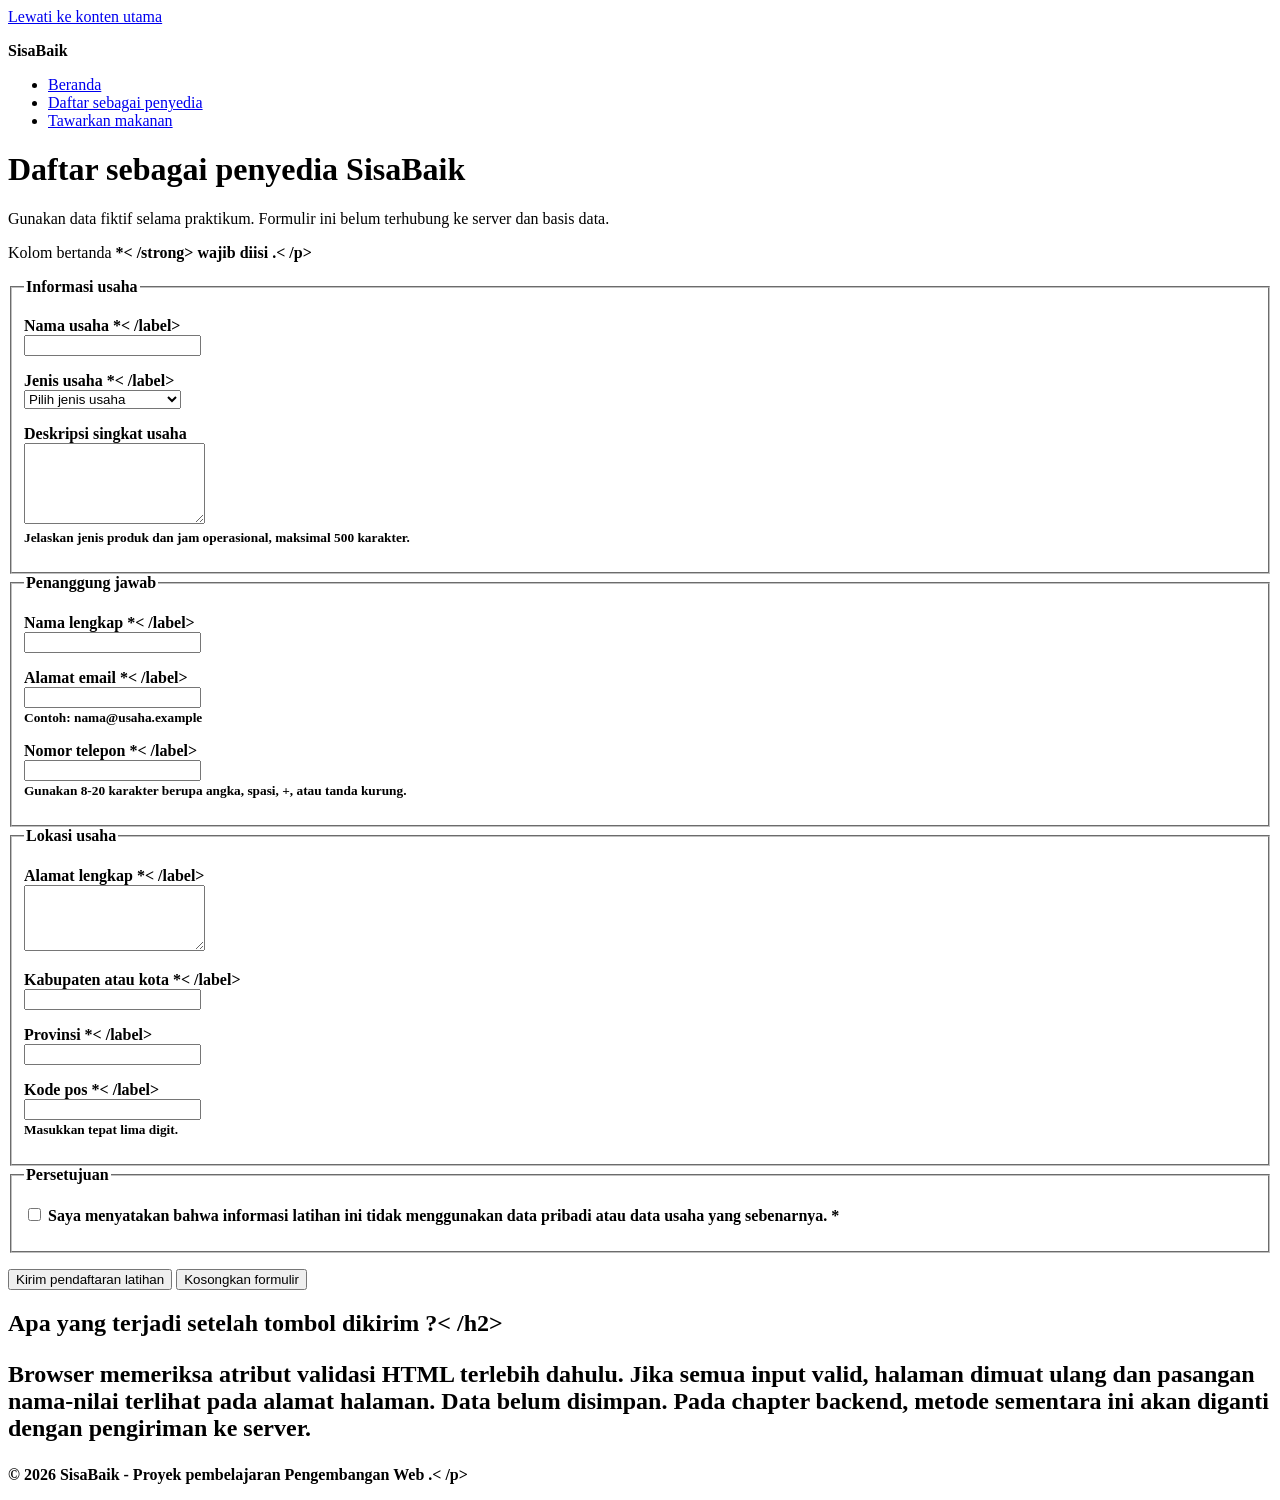
==== daftar-penyedia.html @ 583b9461 "Menambahkan file daftar-penyedia.html" ====
<!doctype html>
<html lang="id">
<head>
  <meta charset="utf-8">
  <meta name="viewport" content="width=device-width, initial-scale=1">
  <meta
    name="description"
    content="Formulir prototipe untuk mendaftarkan usaha sebagai penyedia makanan di SisaBaik."
  >
  <title>Daftar Penyedia | SisaBaik</title>
</head>
<body>
  <a href="#konten-utama">Lewati ke konten utama</a>

  <header>
    <p><strong>SisaBaik</strong></p>
    <nav aria-label="Navigasi utama">
      <ul>
        <li><a href="index.html">Beranda</a></li>
        <li>
          <a href="daftar-penyedia.html" aria-current="page">
            Daftar sebagai penyedia
          </a>
        </li>
        <li><a href="tawarkan-makanan.html">Tawarkan makanan</a></li>
      </ul>
    </nav>
  </header>

  <main id="konten-utama" tabindex="-1">
    <h1>Daftar sebagai penyedia SisaBaik</h1>
    <p>
      Gunakan data fiktif selama praktikum. Formulir ini belum terhubung ke server dan basis data.
    </p>
    <p id="petunjuk-wajib">Kolom bertanda <strong> *< /strong> wajib diisi .< /p>

    <form
      action="daftar-penyedia.html"
      method="get"
      aria-describedby="petunjuk-wajib"
    >
      <fieldset>
        <legend>Informasi usaha</legend>

        <p>
          <label for="nama-usaha">Nama usaha *< /label><br>
          <input
            type="text"
            id="nama-usaha"
            name="nama_usaha"
            autocomplete="organization"
            minlength="3"
            maxlength="100"
            required
          >
        </p>

        <p>
          <label for="jenis-usaha">Jenis usaha *< /label><br>
          <select id="jenis-usaha" name="jenis_usaha" required>
            <option value="">Pilih jenis usaha</option>
            <option value="restoran">Restoran</option>
            <option value="toko-roti">Toko roti</option>
            <option value="katering">Katering</option>
            <option value="ritel">Toko ritel</option>
            <option value="hotel">Hotel atau penginapan</option>
            <option value="lainnya">Lainnya</option>
          </select>
        </p>

        <p>
          <label for="deskripsi-usaha">Deskripsi singkat usaha</label><br>
          <textarea
            id="deskripsi-usaha"
            name="deskripsi_usaha"
            rows="5"
            maxlength="500"
            aria-describedby="bantuan-deskripsi"
          ></textarea><br>
          <small id="bantuan-deskripsi">
            Jelaskan jenis produk dan jam operasional, maksimal 500 karakter.
          </small>
        </p>
      </fieldset>

      <fieldset>
        <legend>Penanggung jawab</legend>

        <p>
          <label for="nama-penanggung-jawab">Nama lengkap *< /label><br>
          <input
            type="text"
            id="nama-penanggung-jawab"
            name="nama_penanggung_jawab"
            autocomplete="name"
            minlength="3"
            maxlength="100"
            required
          >
        </p>

        <p>
          <label for="email">Alamat email *< /label><br>
          <input
            type="email"
            id="email"
            name="email"
            autocomplete="email"
            maxlength="254"
            aria-describedby="bantuan-email"
            required
          ><br>
          <small id="bantuan-email">Contoh: nama@usaha.example</small>
        </p>

        <p>
          <label for="telepon">Nomor telepon *< /label><br>
          <input
            type="tel"
            id="telepon"
            name="telepon"
            autocomplete="tel"
            inputmode="tel"
            pattern="[0-9+() ]{8,20}"
            aria-describedby="bantuan-telepon"
            required
          ><br>
          <small id="bantuan-telepon">
            Gunakan 8-20 karakter berupa angka, spasi, +, atau tanda kurung.
          </small>
        </p>
      </fieldset>

      <fieldset>
        <legend>Lokasi usaha</legend>

        <p>
          <label for="alamat">Alamat lengkap *< /label><br>
          <textarea
            id="alamat"
            name="alamat"
            rows="4"
            autocomplete="street-address"
            minlength="10"
            maxlength="250"
            required
          ></textarea>
        </p>

        <p>
          <label for="kota">Kabupaten atau kota *< /label><br>
          <input
            type="text"
            id="kota"
            name="kota"
            autocomplete="address-level2"
            maxlength="100"
            required
          >
        </p>

        <p>
          <label for="provinsi">Provinsi *< /label><br>
          <input
            type="text"
            id="provinsi"
            name="provinsi"
            autocomplete="address-level1"
            maxlength="100"
            required
          >
        </p>

        <p>
          <label for="kode-pos">Kode pos *< /label><br>
          <input
            type="text"
            id="kode-pos"
            name="kode_pos"
            autocomplete="postal-code"
            inputmode="numeric"
            pattern="[0-9]{5}"
            aria-describedby="bantuan-kode-pos"
            required
          ><br>
          <small id="bantuan-kode-pos">Masukkan tepat lima digit. </small>
        </p>
      </fieldset>

      <fieldset>
        <legend>Persetujuan</legend>
        <p>
          <input
            type="checkbox"
            id="persetujuan"
            name="persetujuan"
            value="setuju"
            required
          >
          <label for="persetujuan">
            Saya menyatakan bahwa informasi latihan ini tidak menggunakan
            data pribadi atau data usaha yang sebenarnya. *
          </label>
        </p>
      </fieldset>

      <p>
        <button type="submit">Kirim pendaftaran latihan</button>
        <button type="reset">Kosongkan formulir</button>
      </p>
    </form>

    <section aria-labelledby="catatan-prototipe">
      <h2 id="catatan-prototipe">Apa yang terjadi setelah tombol dikirim ?< /h2>
      <p>
        Browser memeriksa atribut validasi HTML terlebih dahulu. Jika semua
        input valid, halaman dimuat ulang dan pasangan nama-nilai terlihat
        pada alamat halaman. Data belum disimpan. Pada chapter backend,
        metode sementara ini akan diganti dengan pengiriman ke server.
      </p>
    </section>
  </main>

  <footer>
    <p>&copy; 2026 SisaBaik - Proyek pembelajaran Pengembangan Web .< /p>
  </footer>
</body>
</html>
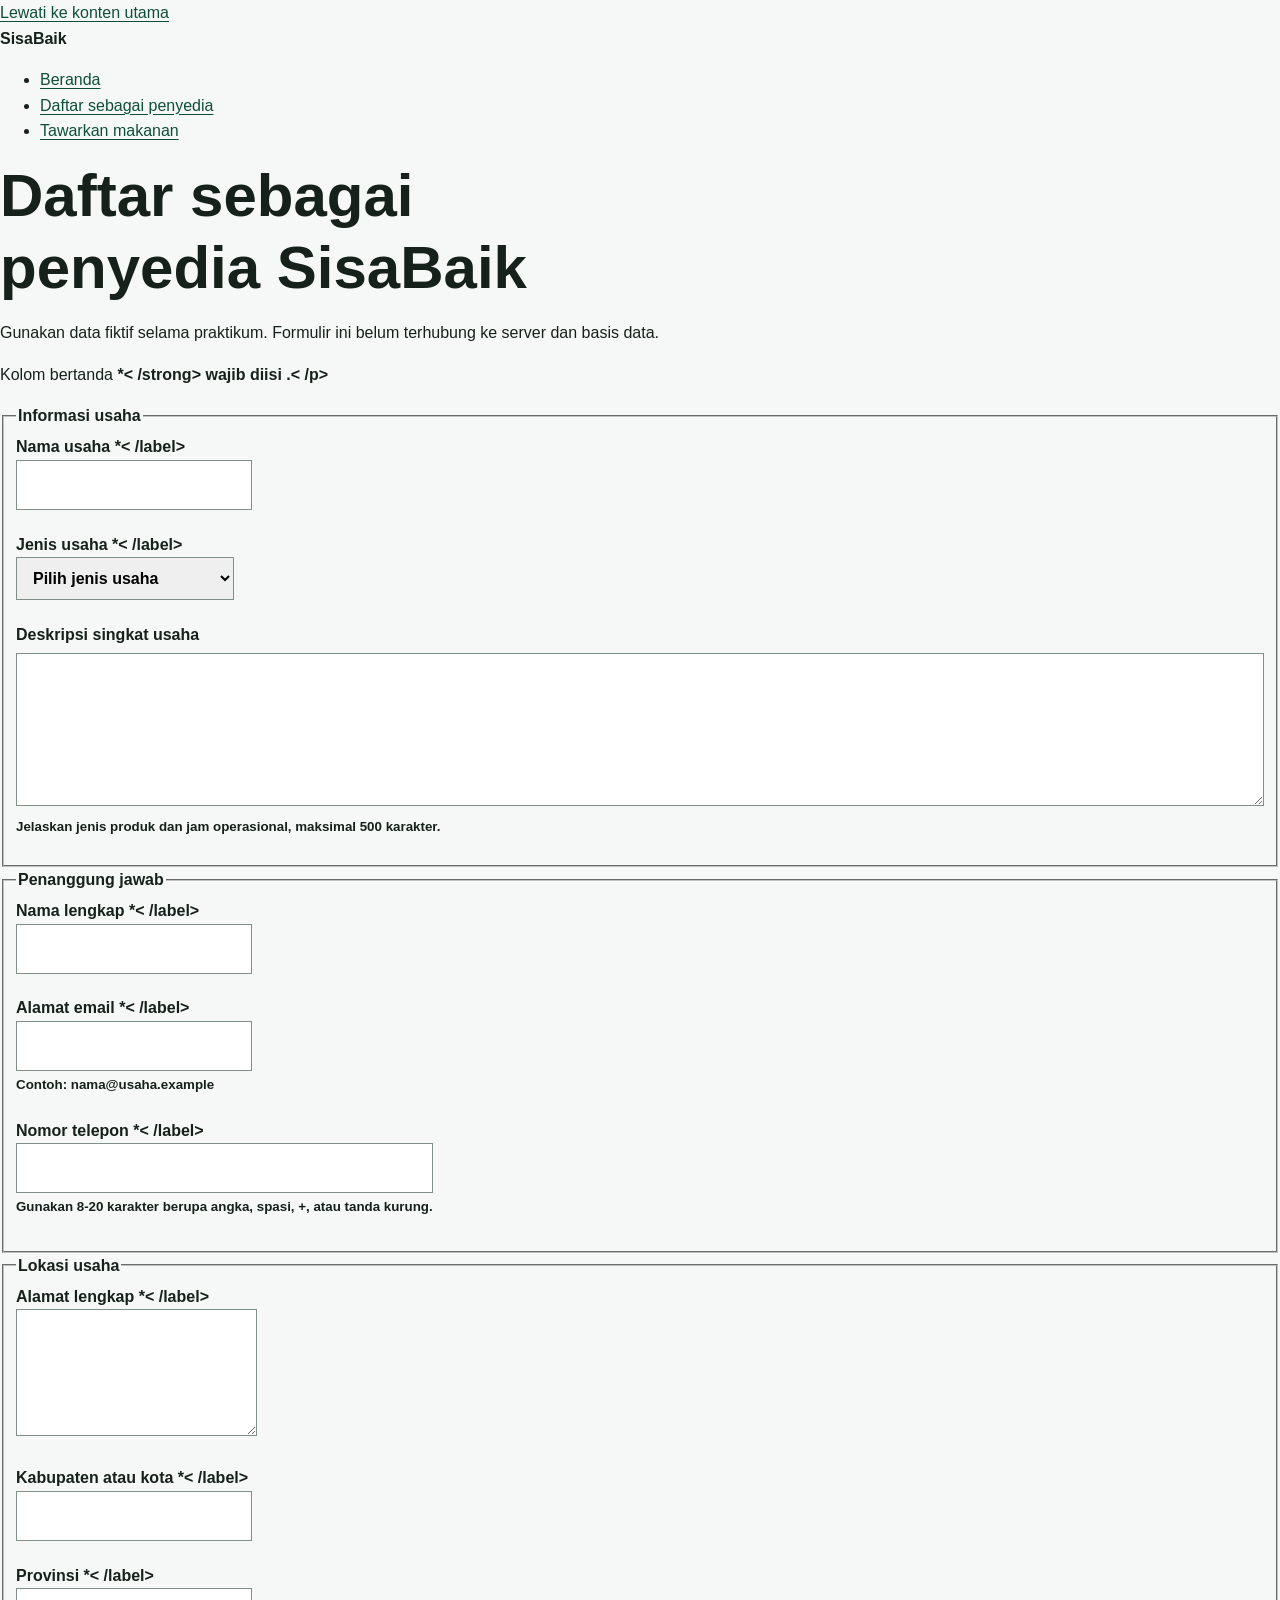
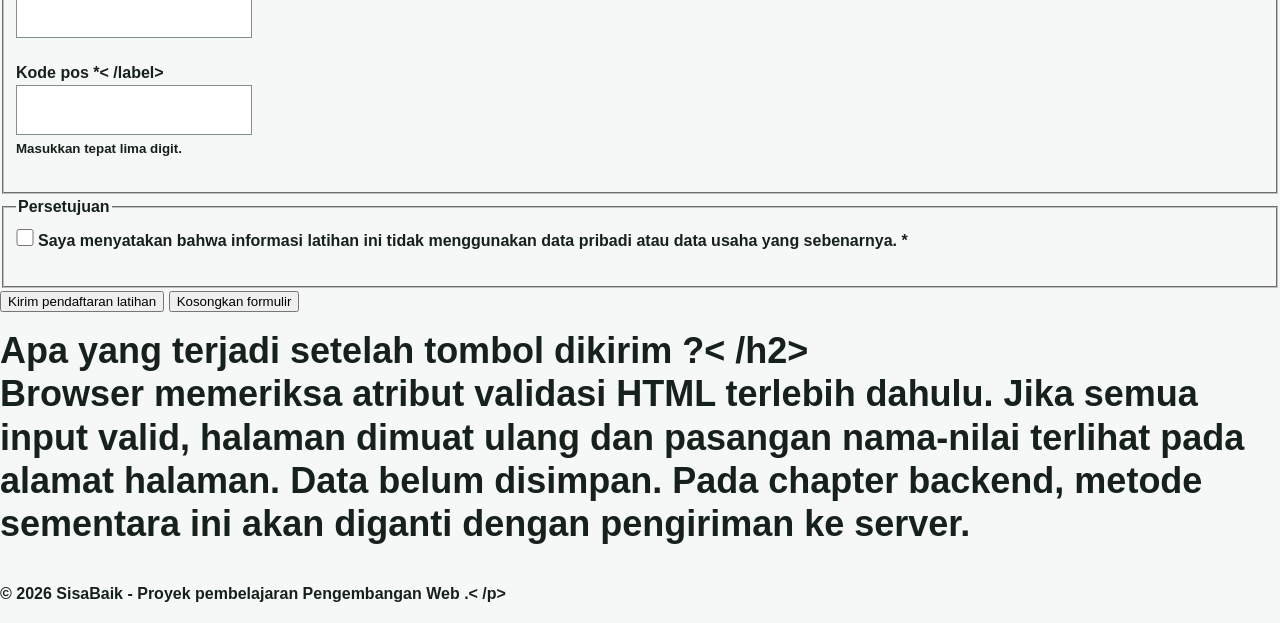
==== commit c4dae32b: "feat: add responsive SisaBaik visual system" ====
--- a/daftar-penyedia.html
+++ b/daftar-penyedia.html
@@ -8,6 +8,7 @@
     content="Formulir prototipe untuk mendaftarkan usaha sebagai penyedia makanan di SisaBaik."
   >
   <title>Daftar Penyedia | SisaBaik</title>
+  <link rel="stylesheet" href="styles.css">
 </head>
 <body>
   <a href="#konten-utama">Lewati ke konten utama</a>
--- a/styles.css
+++ b/styles.css
@@ -0,0 +1,433 @@
+:root {
+    --color-primary: #176b4d;
+    --color-primary-dark: #0f4f39;
+    --color-primary-soft: #e8f5ef;
+    --color-accent: #f2b84b;
+    --color-text: #17211b;
+    --color-muted: #52615a;
+    --color-surface: #ffffff;
+    --color-background: #f5f8f6;
+    --color-border: #cbd8d1;
+    --color-danger: #a52a2a;
+    --shadow-card: 0 0.5rem 1.5rem rgb(23 33 27 / 10%);
+    --radius-small: 0.5rem;
+    --radius-medium: 0.9rem;
+    --radius-large: 1.4rem;
+    --content-width: 72rem;
+}
+
+*,
+*::before,
+*::after {
+    box-sizing: border-box;
+}
+
+html {
+    scroll-behavior: smooth;
+}
+
+body {
+    margin: 0;
+    background: var(--color-background);
+    color: var(--color-text);
+    font-family: Arial, Helvetica, sans-serif;
+    font-size: 1rem;
+    line-height: 1.6;
+}
+
+h1,
+h2,
+h3,
+p {
+margin-block-start: 0;
+}
+
+h1,
+h2,
+h3 {
+line-height: 1.2;
+}
+
+h1 {
+    max-width: 18ch;
+    margin-block-end: 1rem;
+    font-size: clamp(2rem, 7vw, 3.75rem);
+}
+
+h2 {
+    margin-block-end: 1rem;
+    font-size: clamp(1.5rem, 4vw, 2.25rem);
+}
+
+h3 {
+    margin-block-end: 0.6rem;
+    font-size: 1.2rem;
+}
+
+a{
+color: var(--color-primary-dark);
+text-underline-offset: 0.2em;
+}
+
+a:hover {
+    text-decoration-thickness: 0.18em;
+}
+
+:focus-visible {
+    outline: 0.2rem solid var( -- color-accent);
+    outline-offset: 0.2rem;
+}
+
+.skip-link {
+    position: absolute;
+    inset-block-start: 0.5rem;
+    inset-inline-start: 0.5rem;
+    z-index: 100;
+    padding: 0.7rem 1rem;
+    border-radius: var(--radius-small);
+    background: var(--color-text);
+    color: var(--color-surface);
+    transform: translateY(-180%);
+}
+
+.skip-link:focus {
+transform: translateY(0);
+}
+
+.container {
+width: min(100% - 2rem, var(--content-width));
+margin-inline: auto;
+}
+
+.site-header {
+    background: var(--color-surface);
+    border-block-end: 0.0625rem solid var(--color-border);
+}
+
+.header-layout {
+    display: flex;
+    flex-direction: column;
+    gap: 0.75rem;
+    padding-block: 1rem;
+}
+
+.brand {
+    margin: 0;
+    color: var(--color-primary-dark);
+    font-size: 1.4rem;
+    font-weight: 700;
+}
+
+.nav-list {
+    display: flex;
+    flex-wrap: wrap;
+    gap: 0.5rem 1rem;
+    margin: 0;
+    padding: 0;
+    list-style: none;
+} 
+
+.nav-list a {
+    display: inline-block;
+    padding-block: 0.35rem;
+    font-weight: 700;
+}
+
+.nav-list a[aria-current="page"] {
+    color: var(--color-primary);
+    text-decoration-thickness: 0.2em;
+}
+
+.hero {
+    padding-block: clamp(3rem, 10vw, 7rem);
+    background:
+linear-gradient(135deg, rgb(232 245 239 / 95%), rgb(255 255 255 / 92%));
+}
+
+.hero-layout {
+display: grid;
+gap: 2rem;
+align-items: center;
+}
+
+.eyebrow {
+margin-block-end: 0.5rem;
+color: var(--color-primary-dark);
+font-weight: 700;
+letter-spacing: 0.05em;
+text-transform: uppercase;
+}
+
+.lead {
+max-width: 62ch;
+color: var(--color-muted);
+font-size: 1.1rem;
+}
+
+.hero-panel {
+    padding: 1.5rem;
+    border: 0.0625rem solid var(--color-border);
+    border-radius: var(--radius-large);
+    background: var(--color-surface);
+    box-shadow: var(--shadow-card);
+}
+
+.hero-panel strong {
+    display: block;
+    color: var(--color-primary-dark);
+    font-size: 2rem;
+}
+
+.button-group,
+.form-actions {
+    display: flex;
+    flex-wrap: wrap;
+    gap: 0.75rem;
+    align-items: center;
+}
+
+.button {
+    display: inline-block;
+    padding: 0.75rem 1rem;
+    border: 0.125rem solid var(--color-primary);
+    border-radius: var(--radius-small);
+    background: var(--color-primary);
+    color: var(--color-surface);
+    font: inherit;
+    font-weight: 700;
+    line-height: 1.2;
+    text-decoration: none;
+    cursor: pointer;
+}
+
+.button:hover {
+    background: var(--color-primary-dark);
+    border-color: var(--color-primary-dark);
+}
+
+.button-secondary {
+    background: transparent;
+    color: var(--color-primary-dark);
+}
+
+.section {
+    padding-block: clamp(2.5rem, 7vw, 5rem);
+}
+
+.section-alt {
+    background: var(--color-surface);
+}
+
+
+.section-intro {
+max-width: 65ch;
+color: var(--color-muted);
+}
+
+.steps-grid,
+.benefit-grid,
+.offer-grid {
+    display: grid;
+    grid-template-columns: 1fr;
+    gap: 1rem;
+}
+
+.card {
+padding: 1.25rem;
+border: 0.0625rem solid var(--color-border);
+border-radius: var(--radius-medium);
+background: var(--color-surface);
+box-shadow: var(--shadow-card);
+}
+
+.step-number {
+display: inline-grid;
+width: 2.25rem;
+height: 2.25rem;
+margin-block-end: 0.75rem;
+place-items: center;
+border-radius: 50%;
+background: var(--color-primary-soft);
+color: var(--color-primary-dark);
+font-weight: 700;
+}
+
+.offer-card {
+display: flex;
+flex-direction: column;
+overflow: hidden;
+border: 0.0625rem solid var(--color-border);
+border-radius: var(--radius-medium);
+background: var(--color-surface);
+box-shadow: var(--shadow-card);
+}
+
+.offer-card __ visual {
+min-height: 8rem;
+background: linear-gradient(135deg, var(--color-primary), var(--color-primary-dark));
+}
+
+.offer-card_content {
+display: flex;
+flex: 1;
+flex-direction: column;
+padding: 1.25rem;
+}
+
+.offer-card_meta {
+color: var(--color-muted);
+}
+
+.offer-card_price {
+margin-block-start: auto;
+font-size: 1.15rem;
+}
+
+.badge {
+display: inline-block;
+width: fit-content;
+margin-block-end: 0.75rem;
+padding: 0.25rem 0.6rem;
+border-radius: 999px;
+background: var(--color-primary-soft);
+color: var(--color-primary-dark);
+font-size: 0.85rem;
+font-weight: 700;
+}
+
+.notice {
+padding: 1rem;
+border-inline-start: 0.3rem solid var(--color-primary);
+border-radius: var(--radius-small);
+background: var(--color-primary-soft);
+}
+
+.page-heading {
+padding-block: clamp(2.5rem, 7vw, 5rem) 2rem;
+}
+
+.form-card {
+max-width: 56rem;
+margin-block-end: 3rem;
+padding: clamp(1rem, 4vw, 2rem);
+border: 0.0625rem solid var(--color-border);
+border-radius: var(--radius-large);
+background: var(--color-surface);
+box-shadow: var(--shadow-card);
+}
+
+.form-section {
+margin: 0 0 1.5rem;
+padding: 1.25rem;
+border: 0.0625rem solid var(--color-border);
+border-radius: var(--radius-medium);
+}
+
+.form-section legend {
+padding-inline: 0.4rem;
+color: var(--color-primary-dark);
+font-size: 1.1rem;
+font-weight: 700;
+}
+
+label {
+display: inline-block;
+margin-block-end: 0.35rem;
+font-weight: 700;
+}
+
+input,
+select,
+textarea {
+    width: 100%;
+    padding: 0.7rem 0.75rem;
+    border: 0.0625rem solid #809087;
+    border-radius: var( -- radius-small);
+    background: var( -- color-surface);
+    color: var( -- color-text);
+    font: inherit;
+}
+
+textarea {
+resize: vertical;
+}
+
+input:focus,
+select:focus,
+textarea:focus {
+border-color: var(--color-primary-dark);
+}
+
+input[type="checkbox"],
+
+input[type="radio"] {
+width: 1.1rem;
+height: 1.1rem;
+margin: 0.2rem 0 0;
+accent-color: var(--color-primary);
+}
+
+.required-note {
+color: var(--color-muted);
+}
+
+.site-footer {
+padding-block: 2rem;
+background: var(--color-primary-dark);
+color: var(--color-surface);
+}
+
+.site-footer a {
+color: var(--color-surface);
+}
+
+.footer-layout {
+display: flex;
+flex-direction: column;
+gap: 0.5rem;
+}
+
+.footer-layout p,
+.footer-layout address {
+margin: 0;
+}
+
+
+@media (min-width: 48rem) {
+.header-layout {
+    flex-direction: row;
+    justify-content: space-between;
+    align-items: center;
+}
+
+.hero-layout {
+    grid-template-columns: minmax(0, 1.5fr) minmax(15rem, 0.7fr);
+}
+
+.steps-grid,
+.benefit-grid {
+    grid-template-columns: repeat(3, minmax(0, 1fr));
+}
+
+.offer-grid {
+grid-template-columns: repeat(2, minmax(0, 1fr));
+}
+
+.footer-layout {
+    flex-direction: row;
+    justify-content: space-between;
+    align-items: center;
+}
+}
+
+@media (min-width: 68rem) {
+.offer-grid {
+    grid-template-columns: repeat(3, minmax(0, 1fr));
+}
+}
+
+@media (prefers-reduced-motion: reduce) {
+html {
+    scroll-behavior: auto;
+}
+}
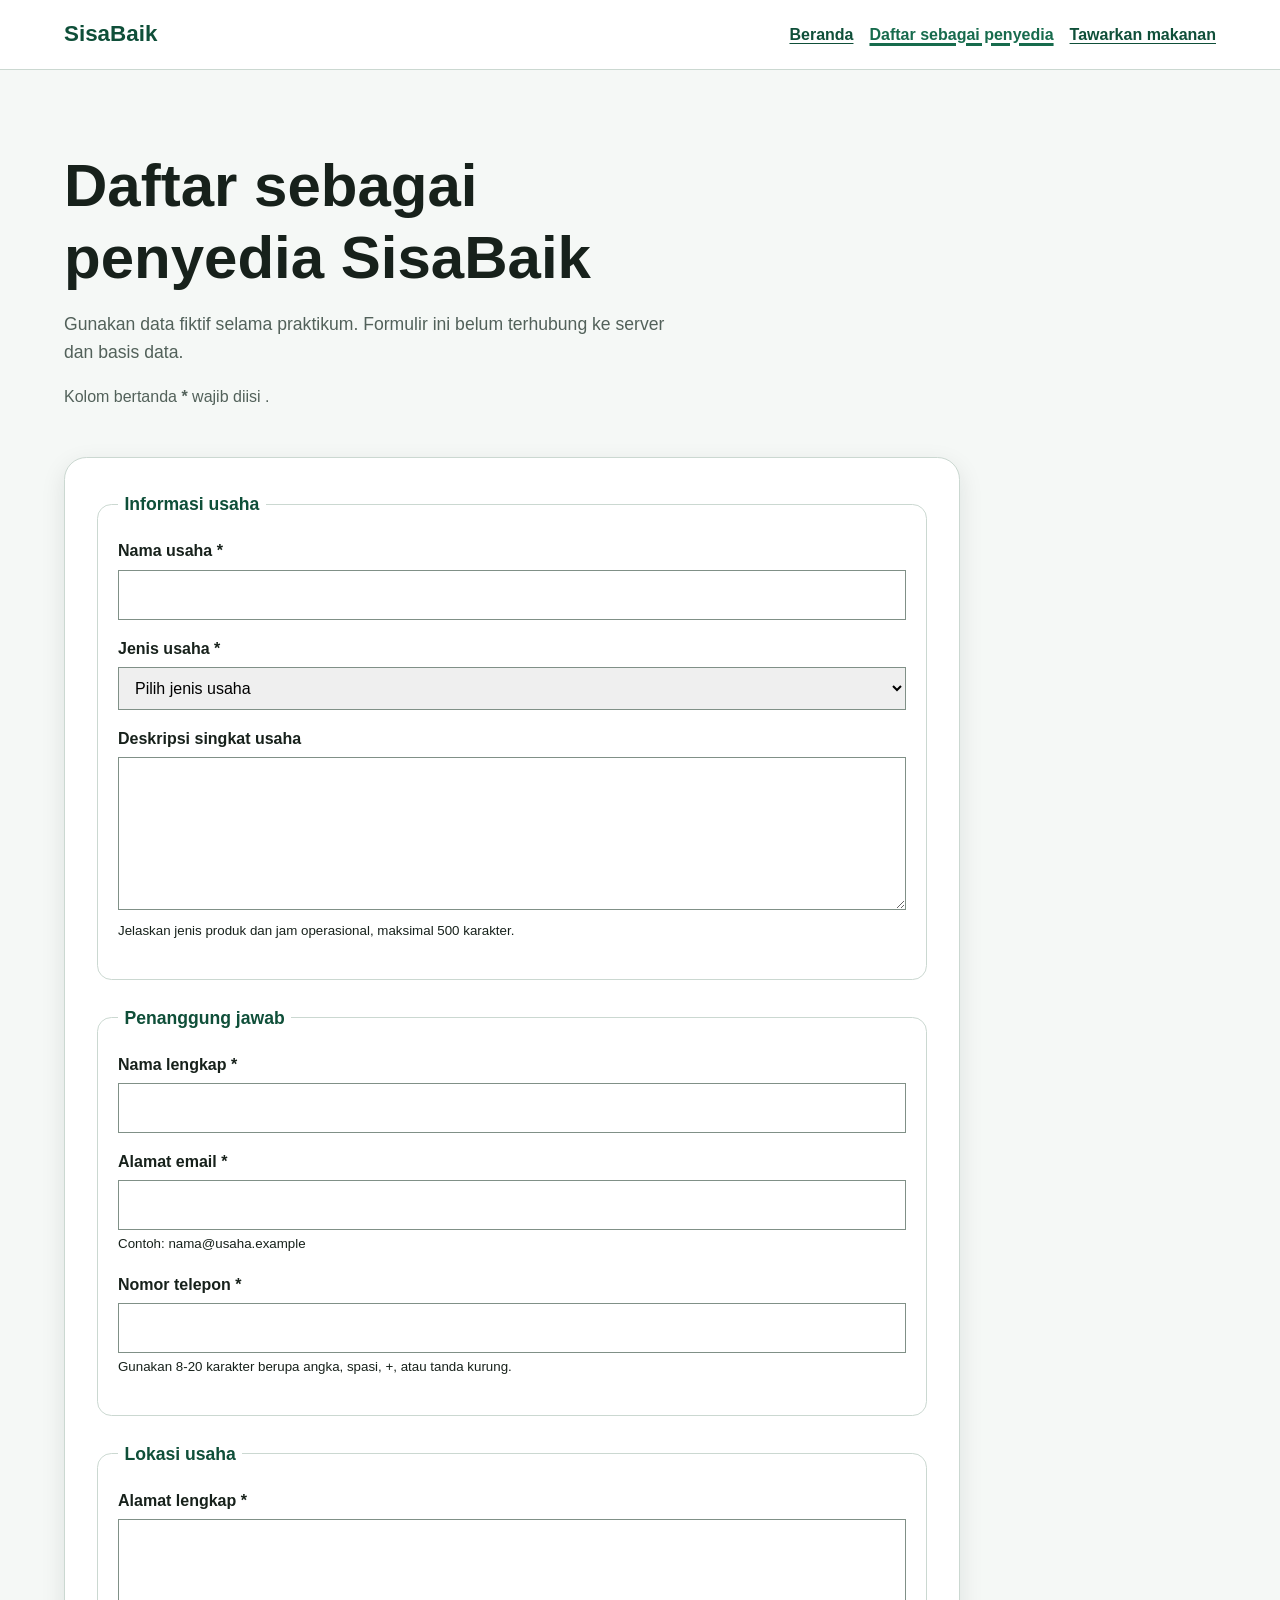
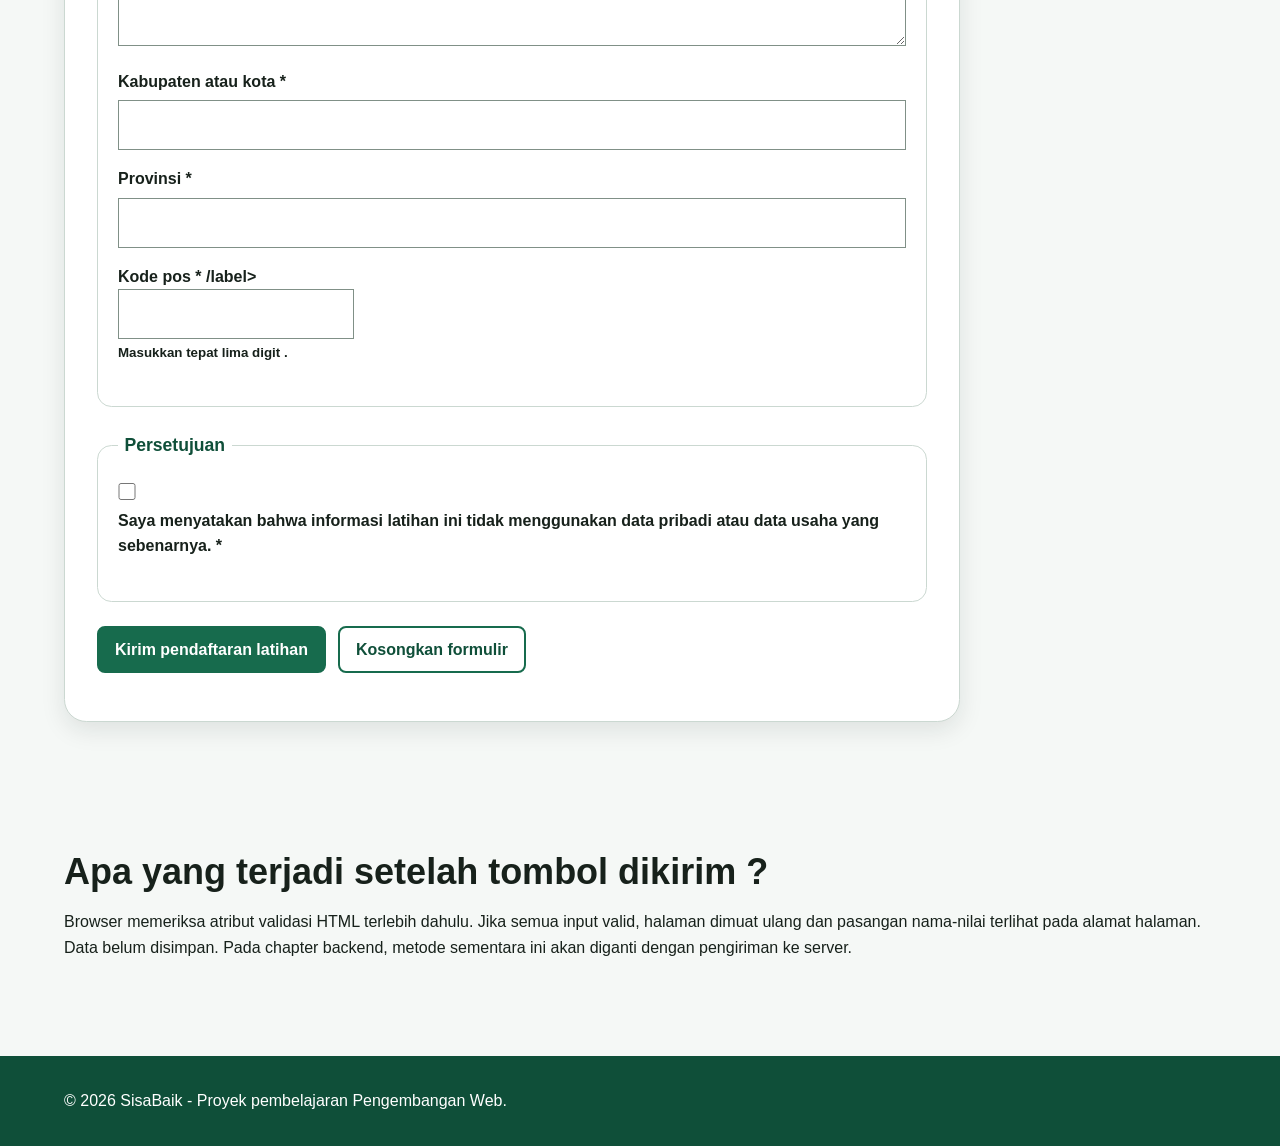
==== commit f350c8b8: "style: apply responsive layout to SisaBaik pages" ====
--- a/daftar-penyedia.html
+++ b/daftar-penyedia.html
@@ -1,22 +1,22 @@
 <!doctype html>
 <html lang="id">
-<head>
-  <meta charset="utf-8">
-  <meta name="viewport" content="width=device-width, initial-scale=1">
-  <meta
-    name="description"
-    content="Formulir prototipe untuk mendaftarkan usaha sebagai penyedia makanan di SisaBaik."
-  >
-  <title>Daftar Penyedia | SisaBaik</title>
-  <link rel="stylesheet" href="styles.css">
+  <head>
+    <meta charset="utf-8">
+    <meta name="viewport" content="width=device-width, initial-scale=1">
+    <meta name="description" 
+          content="Formulir prototipe untuk mendaftarkan usaha sebagai penyedia makanan di SisaBaik."
+>
+<title>Daftar Penyedia | SisaBaik</title>
+<link rel="stylesheet" href="styles.css">
 </head>
 <body>
-  <a href="#konten-utama">Lewati ke konten utama</a>
-
-  <header>
-    <p><strong>SisaBaik</strong></p>
+  <a class="skip-link" href="#konten-utama">Lewati ke konten utama</a>
+
+<header class="site-header">
+  <div class="container header-layout">
+    <p class="brand">SisaBaik</p>
     <nav aria-label="Navigasi utama">
-      <ul>
+      <ul class="nav-list">
         <li><a href="index.html">Beranda</a></li>
         <li>
           <a href="daftar-penyedia.html" aria-current="page">
@@ -26,205 +26,214 @@
         <li><a href="tawarkan-makanan.html">Tawarkan makanan</a></li>
       </ul>
     </nav>
-  </header>
-
-  <main id="konten-utama" tabindex="-1">
+  </div>
+</header>
+
+<main class="container" id="konten-utama" tabindex="-1">
+  <div class="page-heading">
     <h1>Daftar sebagai penyedia SisaBaik</h1>
-    <p>
+    <p class="lead">
       Gunakan data fiktif selama praktikum. Formulir ini belum terhubung ke server dan basis data.
     </p>
-    <p id="petunjuk-wajib">Kolom bertanda <strong> *< /strong> wajib diisi .< /p>
-
-    <form
-      action="daftar-penyedia.html"
-      method="get"
-      aria-describedby="petunjuk-wajib"
-    >
-      <fieldset>
-        <legend>Informasi usaha</legend>
-
-        <p>
-          <label for="nama-usaha">Nama usaha *< /label><br>
-          <input
-            type="text"
-            id="nama-usaha"
-            name="nama_usaha"
-            autocomplete="organization"
-            minlength="3"
-            maxlength="100"
-            required
-          >
-        </p>
-
-        <p>
-          <label for="jenis-usaha">Jenis usaha *< /label><br>
-          <select id="jenis-usaha" name="jenis_usaha" required>
-            <option value="">Pilih jenis usaha</option>
-            <option value="restoran">Restoran</option>
-            <option value="toko-roti">Toko roti</option>
-            <option value="katering">Katering</option>
-            <option value="ritel">Toko ritel</option>
-            <option value="hotel">Hotel atau penginapan</option>
-            <option value="lainnya">Lainnya</option>
-          </select>
-        </p>
-
-        <p>
-          <label for="deskripsi-usaha">Deskripsi singkat usaha</label><br>
-          <textarea
-            id="deskripsi-usaha"
-            name="deskripsi_usaha"
-            rows="5"
-            maxlength="500"
-            aria-describedby="bantuan-deskripsi"
-          ></textarea><br>
-          <small id="bantuan-deskripsi">
-            Jelaskan jenis produk dan jam operasional, maksimal 500 karakter.
-          </small>
-        </p>
-      </fieldset>
-
-      <fieldset>
-        <legend>Penanggung jawab</legend>
-
-        <p>
-          <label for="nama-penanggung-jawab">Nama lengkap *< /label><br>
-          <input
-            type="text"
-            id="nama-penanggung-jawab"
-            name="nama_penanggung_jawab"
-            autocomplete="name"
-            minlength="3"
-            maxlength="100"
-            required
-          >
-        </p>
-
-        <p>
-          <label for="email">Alamat email *< /label><br>
-          <input
-            type="email"
-            id="email"
-            name="email"
-            autocomplete="email"
-            maxlength="254"
-            aria-describedby="bantuan-email"
-            required
-          ><br>
-          <small id="bantuan-email">Contoh: nama@usaha.example</small>
-        </p>
-
-        <p>
-          <label for="telepon">Nomor telepon *< /label><br>
-          <input
-            type="tel"
-            id="telepon"
-            name="telepon"
-            autocomplete="tel"
-            inputmode="tel"
-            pattern="[0-9+() ]{8,20}"
-            aria-describedby="bantuan-telepon"
-            required
-          ><br>
-          <small id="bantuan-telepon">
-            Gunakan 8-20 karakter berupa angka, spasi, +, atau tanda kurung.
-          </small>
-        </p>
-      </fieldset>
-
-      <fieldset>
-        <legend>Lokasi usaha</legend>
-
-        <p>
-          <label for="alamat">Alamat lengkap *< /label><br>
-          <textarea
-            id="alamat"
-            name="alamat"
-            rows="4"
-            autocomplete="street-address"
-            minlength="10"
-            maxlength="250"
-            required
-          ></textarea>
-        </p>
-
-        <p>
-          <label for="kota">Kabupaten atau kota *< /label><br>
-          <input
-            type="text"
-            id="kota"
-            name="kota"
-            autocomplete="address-level2"
-            maxlength="100"
-            required
-          >
-        </p>
-
-        <p>
-          <label for="provinsi">Provinsi *< /label><br>
-          <input
-            type="text"
-            id="provinsi"
-            name="provinsi"
-            autocomplete="address-level1"
-            maxlength="100"
-            required
-          >
-        </p>
-
-        <p>
-          <label for="kode-pos">Kode pos *< /label><br>
-          <input
-            type="text"
-            id="kode-pos"
-            name="kode_pos"
-            autocomplete="postal-code"
-            inputmode="numeric"
-            pattern="[0-9]{5}"
-            aria-describedby="bantuan-kode-pos"
-            required
-          ><br>
-          <small id="bantuan-kode-pos">Masukkan tepat lima digit. </small>
-        </p>
-      </fieldset>
-
-      <fieldset>
-        <legend>Persetujuan</legend>
-        <p>
-          <input
-            type="checkbox"
-            id="persetujuan"
-            name="persetujuan"
-            value="setuju"
-            required
-          >
-          <label for="persetujuan">
-            Saya menyatakan bahwa informasi latihan ini tidak menggunakan
-            data pribadi atau data usaha yang sebenarnya. *
-          </label>
-        </p>
-      </fieldset>
-
-      <p>
-        <button type="submit">Kirim pendaftaran latihan</button>
-        <button type="reset">Kosongkan formulir</button>
-      </p>
-    </form>
-
-    <section aria-labelledby="catatan-prototipe">
-      <h2 id="catatan-prototipe">Apa yang terjadi setelah tombol dikirim ?< /h2>
-      <p>
-        Browser memeriksa atribut validasi HTML terlebih dahulu. Jika semua
-        input valid, halaman dimuat ulang dan pasangan nama-nilai terlihat
-        pada alamat halaman. Data belum disimpan. Pada chapter backend,
-        metode sementara ini akan diganti dengan pengiriman ke server.
-      </p>
-    </section>
-  </main>
-
-  <footer>
-    <p>&copy; 2026 SisaBaik - Proyek pembelajaran Pengembangan Web .< /p>
+    <p class="required-note" id="petunjuk-wajib">Kolom bertanda <strong> *</strong> wajib diisi .</p>
+    </div>
+    
+  <form
+  class="form-card"
+  action="daftar-penyedia.html"
+  method="get"
+  aria-describedby="petunjuk-wajib"
+>
+  <fieldset class="form-section">
+  <legend>Informasi usaha</legend>
+
+  <p>
+    <label for="nama-usaha">Nama usaha *</label><br>
+      <input
+type="text"
+id="nama-usaha"
+name="nama_usaha"
+    autocomplete="organization"
+    minlength="3"
+    maxlength="100"
+    required
+>
+</p>
+
+<p>
+<label for="jenis-usaha">Jenis usaha *</label><br>
+<select id="jenis-usaha" name="jenis_usaha" required>
+<option value="">Pilih jenis usaha</option>
+<option value="restoran">Restoran</option>
+<option value="toko-roti">Toko roti</option>
+<option value="katering">Katering</option>
+<option value="ritel">Toko ritel</option>
+
+<option value="hotel">Hotel atau penginapan</option>
+<option value="lainnya">Lainnya</option>
+</select>
+</p>
+
+<p>
+<label for="deskripsi-usaha">Deskripsi singkat usaha</label><br>
+<textarea
+id="deskripsi-usaha"
+name="deskripsi_usaha"
+rows="5"
+maxlength="500"
+aria-describedby="bantuan-deskripsi"
+></textarea><br>
+<small id="bantuan-deskripsi">
+Jelaskan jenis produk dan jam operasional, maksimal 500 karakter.
+</small>
+</p>
+</fieldset>
+
+<fieldset class="form-section">
+<legend>Penanggung jawab</legend>
+
+<p>
+<label for="nama-penanggung-jawab">Nama lengkap *</label><br>
+<input
+type="text"
+id="nama-penanggung-jawab"
+name="nama_penanggung_jawab"
+autocomplete="name"
+minlength="3"
+maxlength="100"
+required
+>
+</p>
+
+<p>
+<label for="email">Alamat email *</label><br>
+<input
+type="email"
+id="email"
+name="email"
+autocomplete="email"
+maxlength="254"
+aria-describedby="bantuan-email"
+required
+><br>
+<small id="bantuan-email">Contoh: nama@usaha.example</small>
+</p>
+
+<p>
+<label for="telepon">Nomor telepon *</label><br>
+<input
+type="tel"
+id="telepon"
+name="telepon"
+autocomplete="tel"
+inputmode="tel"
+pattern="[0-9+() ]{8,20}"
+aria-describedby="bantuan-telepon"
+required
+><br>
+<small id="bantuan-telepon">
+Gunakan 8-20 karakter berupa angka, spasi, +, atau tanda kurung.
+</small>
+</p>
+</fieldset>
+
+<fieldset class="form-section">
+<legend>Lokasi usaha</legend>
+
+<p>
+
+  <label for="alamat">Alamat lengkap *</label><br>
+<textarea
+id="alamat"
+name="alamat"
+rows="4"
+autocomplete="street-address"
+minlength="10"
+maxlength="250"
+required
+></textarea>
+</p>
+
+<p>
+<label for="kota">Kabupaten atau kota *</label><br>
+<input
+type="text"
+id="kota"
+name="kota"
+autocomplete="address-level2"
+maxlength="100"
+required
+>
+</p>
+
+<p>
+<label for="provinsi">Provinsi *</label><br>
+<input
+type="text"
+id="provinsi"
+name="provinsi"
+autocomplete="address-level1"
+maxlength="100"
+required
+>
+</p>
+
+<p>
+<label for="kode-pos">Kode pos *
+   /label><br>
+<input
+type="text"
+id="kode-pos"
+name="kode_pos"
+autocomplete="postal-code"
+inputmode="numeric"
+pattern="[0-9]{5}"
+aria-describedby="bantuan-kode-pos"
+required
+><br>
+<small id="bantuan-kode-pos">Masukkan tepat lima digit .</small>
+</p>
+</fieldset>
+
+<fieldset class="form-section">
+<legend>Persetujuan</legend>
+<p>
+<input
+type="checkbox"
+id="persetujuan"
+name="persetujuan"
+value="setuju"
+required
+>
+<label for="persetujuan">
+Saya menyatakan bahwa informasi latihan ini tidak menggunakan
+data pribadi atau data usaha yang sebenarnya. *
+</label>
+</p>
+</fieldset>
+
+<p class="form-actions">
+<button class="button" type="submit">Kirim pendaftaran latihan</button>
+<button class="button button-secondary" type="reset">Kosongkan formulir</button>
+
+</p>
+</form>
+
+<section class="section" aria-labelledby="catatan-prototipe">
+<h2 id="catatan-prototipe">Apa yang terjadi setelah tombol dikirim ?</h2>
+<p>
+Browser memeriksa atribut validasi HTML terlebih dahulu. Jika semua
+input valid, halaman dimuat ulang dan pasangan nama-nilai terlihat
+pada alamat halaman. Data belum disimpan. Pada chapter backend,
+metode sementara ini akan diganti dengan pengiriman ke server.
+</p>
+</section>
+</main>
+
+<footer class="site-footer">
+  <div class="container footer-layout">
+      <p>&copy; 2026 SisaBaik - Proyek pembelajaran Pengembangan Web.</p>
+    </div>
   </footer>
 </body>
-</html>
-
+</html>
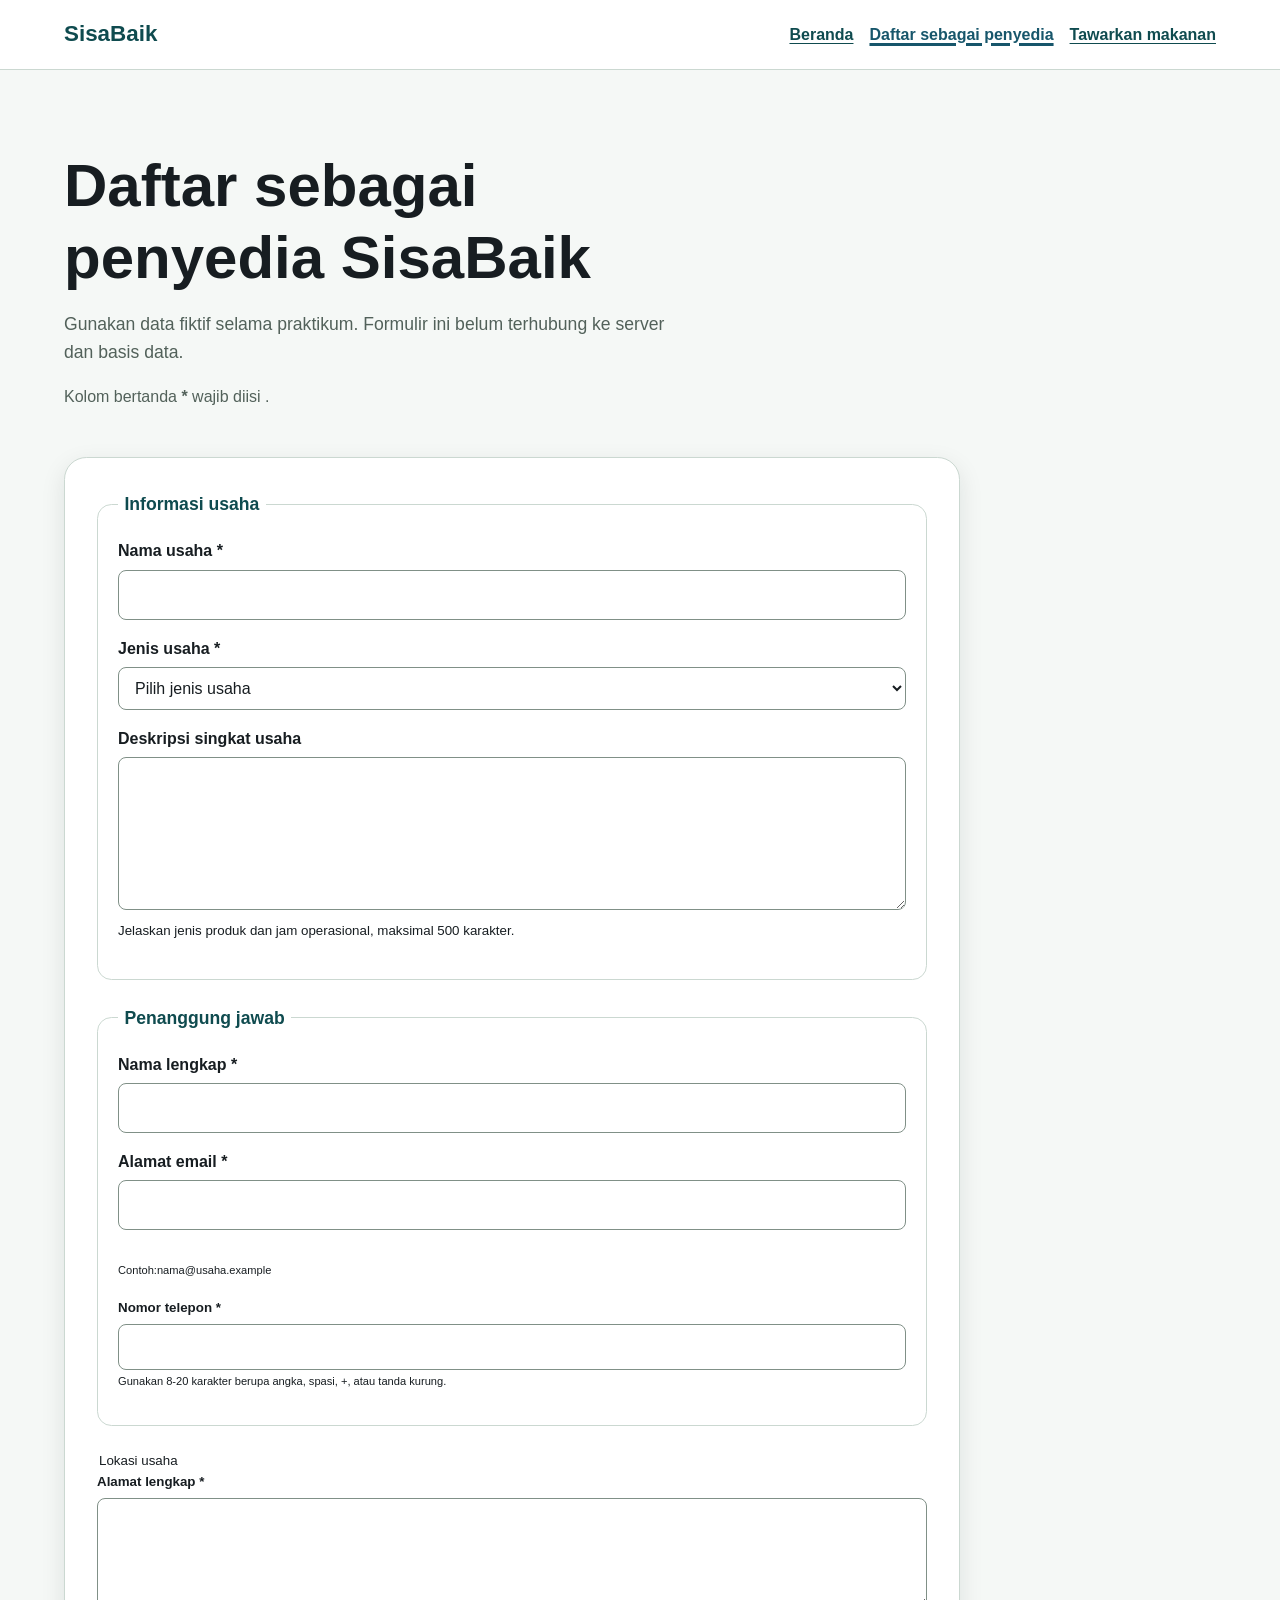
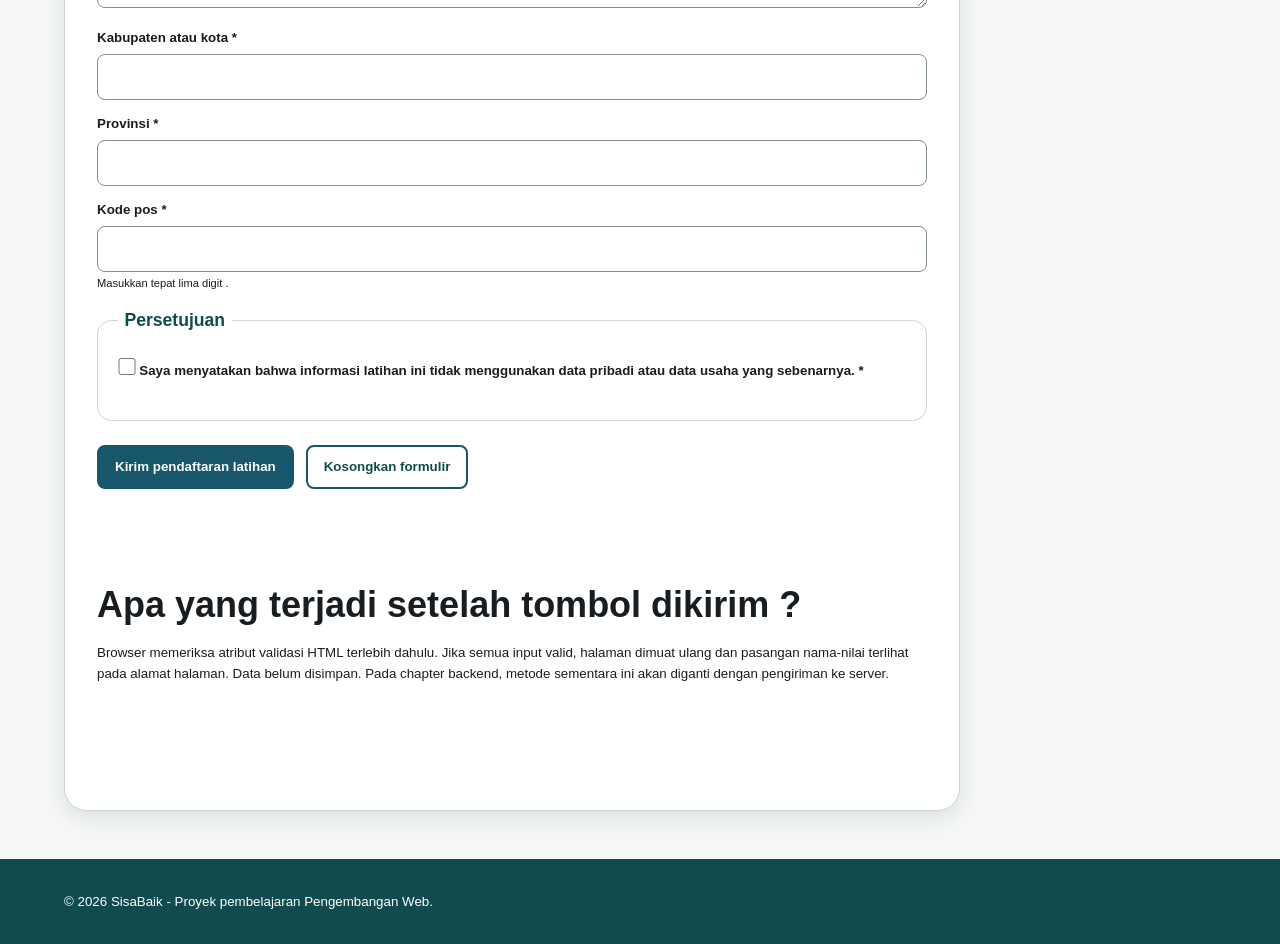
==== commit fbbf2b1d: "feat: add interactions and offer validation" ====
--- a/daftar-penyedia.html
+++ b/daftar-penyedia.html
@@ -50,184 +50,183 @@
   <p>
     <label for="nama-usaha">Nama usaha *</label><br>
       <input
-type="text"
-id="nama-usaha"
-name="nama_usaha"
-    autocomplete="organization"
-    minlength="3"
-    maxlength="100"
-    required
->
-</p>
-
-<p>
-<label for="jenis-usaha">Jenis usaha *</label><br>
-<select id="jenis-usaha" name="jenis_usaha" required>
-<option value="">Pilih jenis usaha</option>
-<option value="restoran">Restoran</option>
-<option value="toko-roti">Toko roti</option>
-<option value="katering">Katering</option>
-<option value="ritel">Toko ritel</option>
-
-<option value="hotel">Hotel atau penginapan</option>
-<option value="lainnya">Lainnya</option>
-</select>
-</p>
-
-<p>
-<label for="deskripsi-usaha">Deskripsi singkat usaha</label><br>
-<textarea
-id="deskripsi-usaha"
-name="deskripsi_usaha"
-rows="5"
-maxlength="500"
-aria-describedby="bantuan-deskripsi"
-></textarea><br>
-<small id="bantuan-deskripsi">
-Jelaskan jenis produk dan jam operasional, maksimal 500 karakter.
-</small>
-</p>
-</fieldset>
-
-<fieldset class="form-section">
-<legend>Penanggung jawab</legend>
-
-<p>
-<label for="nama-penanggung-jawab">Nama lengkap *</label><br>
-<input
-type="text"
-id="nama-penanggung-jawab"
-name="nama_penanggung_jawab"
-autocomplete="name"
-minlength="3"
-maxlength="100"
-required
->
-</p>
-
-<p>
-<label for="email">Alamat email *</label><br>
-<input
-type="email"
-id="email"
-name="email"
-autocomplete="email"
-maxlength="254"
-aria-describedby="bantuan-email"
-required
-><br>
-<small id="bantuan-email">Contoh: nama@usaha.example</small>
-</p>
-
-<p>
-<label for="telepon">Nomor telepon *</label><br>
-<input
-type="tel"
-id="telepon"
-name="telepon"
-autocomplete="tel"
-inputmode="tel"
-pattern="[0-9+() ]{8,20}"
-aria-describedby="bantuan-telepon"
-required
-><br>
-<small id="bantuan-telepon">
-Gunakan 8-20 karakter berupa angka, spasi, +, atau tanda kurung.
-</small>
-</p>
-</fieldset>
-
-<fieldset class="form-section">
-<legend>Lokasi usaha</legend>
-
-<p>
-
-  <label for="alamat">Alamat lengkap *</label><br>
-<textarea
-id="alamat"
-name="alamat"
-rows="4"
-autocomplete="street-address"
-minlength="10"
-maxlength="250"
-required
-></textarea>
-</p>
-
-<p>
-<label for="kota">Kabupaten atau kota *</label><br>
-<input
-type="text"
-id="kota"
-name="kota"
-autocomplete="address-level2"
-maxlength="100"
-required
->
-</p>
-
-<p>
-<label for="provinsi">Provinsi *</label><br>
-<input
-type="text"
-id="provinsi"
-name="provinsi"
-autocomplete="address-level1"
-maxlength="100"
-required
->
-</p>
-
-<p>
-<label for="kode-pos">Kode pos *
-   /label><br>
-<input
-type="text"
-id="kode-pos"
-name="kode_pos"
-autocomplete="postal-code"
-inputmode="numeric"
-pattern="[0-9]{5}"
-aria-describedby="bantuan-kode-pos"
-required
-><br>
-<small id="bantuan-kode-pos">Masukkan tepat lima digit .</small>
-</p>
-</fieldset>
-
-<fieldset class="form-section">
-<legend>Persetujuan</legend>
-<p>
-<input
-type="checkbox"
-id="persetujuan"
-name="persetujuan"
-value="setuju"
-required
->
-<label for="persetujuan">
-Saya menyatakan bahwa informasi latihan ini tidak menggunakan
-data pribadi atau data usaha yang sebenarnya. *
-</label>
-</p>
-</fieldset>
-
-<p class="form-actions">
-<button class="button" type="submit">Kirim pendaftaran latihan</button>
-<button class="button button-secondary" type="reset">Kosongkan formulir</button>
-
-</p>
-</form>
-
-<section class="section" aria-labelledby="catatan-prototipe">
-<h2 id="catatan-prototipe">Apa yang terjadi setelah tombol dikirim ?</h2>
-<p>
-Browser memeriksa atribut validasi HTML terlebih dahulu. Jika semua
-input valid, halaman dimuat ulang dan pasangan nama-nilai terlihat
-pada alamat halaman. Data belum disimpan. Pada chapter backend,
-metode sementara ini akan diganti dengan pengiriman ke server.
-</p>
-</section>
+      type="text"
+      id="nama-usaha"
+      name="nama_usaha"
+      autocomplete="organization"
+      minlength="3"
+      maxlength="100"
+      required
+      >
+    </p>
+    
+    <p>
+      <label for="jenis-usaha">Jenis usaha *</label><br>
+      <select id="jenis-usaha" name="jenis_usaha" required>
+        <option value="">Pilih jenis usaha</option>
+        <option value="restoran">Restoran</option>
+        <option value="toko-roti">Toko roti</option>
+        <option value="katering">Katering</option>
+        <option value="ritel">Toko ritel</option>
+        <option value="hotel">Hotel atau penginapan</option>
+        <option value="lainnya">Lainnya</option>
+      </select>
+    </p>
+    
+    <p>
+      <label for="deskripsi-usaha">Deskripsi singkat usaha</label><br>
+      <textarea
+        id="deskripsi-usaha"
+        name="deskripsi_usaha"
+        rows="5"
+        maxlength="500"
+        aria-describedby="bantuan-deskripsi"
+      ></textarea><br>
+      <small id="bantuan-deskripsi">
+        Jelaskan jenis produk dan jam operasional, maksimal 500 karakter.
+      </small>
+      <p>
+      </fieldset>
+      
+      <fieldset class="form-section">
+        <legend>Penanggung jawab</legend>
+        
+        <p>
+          <label for="nama-penanggung-jawab">Nama lengkap *</label><br>
+          <input
+          type="text"
+          id="nama-penanggung-jawab"
+          name="nama_penanggung_jawab"
+          autocomplete="name"
+          minlength="3"
+          maxlength="100"
+          required
+          >
+        </p>
+
+        <p>
+          <label for="email">Alamat email *</label><br>
+          <input
+            type="email"
+            id="email"
+            name="email"
+            autocomplete="email"
+            maxlength="254"
+            aria-describedby="bantuan-email"
+            required
+            ><br>
+          <small id="bantuan-email"
+          required
+          ><br>
+        <small id="bantuan-email">Contoh:nama@usaha.example</small>
+        </p>
+
+        <p>
+          <label for="telepon">Nomor telepon *</label><br>
+          <input
+            type="tel"
+            id="telepon"
+            name="telepon"
+            autocomplete="tel"
+            inputmode="tel"
+            pattern="[0-9+() ]{8,20}"
+            aria-describedby="bantuan-telepon"
+            required
+          ><br>
+          <small id="bantuan-telepon">
+            Gunakan 8-20 karakter berupa angka, spasi, +, atau tanda kurung.
+          </small>
+        </p>
+        </fieldset>
+
+      </fildset class="form-section">
+      <legend>Lokasi usaha</legend>
+
+      <p>
+        <label for="alamat">Alamat lengkap *</label><br>
+        <textarea
+        id="alamat"
+        name="alamat"
+        rows="4"
+        autocomplete="street-address"
+        minlength="10"
+        maxlength="250"
+        required
+        ></textarea>
+      </p>
+
+      <p>
+        <label for="kota">Kabupaten atau kota *</label><br>
+        <input
+        type="text"
+        id="kota"
+        name="kota"
+        autocomplete="address-level2"
+        maxlength="100"
+        required
+        >
+      </p>
+      
+      <p>
+        <label for="provinsi">Provinsi *</label><br>
+        <input
+        type="text"
+        id="provinsi"
+        name="provinsi"
+        autocomplete="address-level1"
+        maxlength="100"
+        required
+        >
+      </p>
+      
+      <p>
+        <label for="kode-pos">Kode pos * </label><br>
+        <input
+        type="text"
+        id="kode-pos"
+        name="kode_pos"
+        autocomplete="postal-code"
+        inputmode="numeric"
+        pattern="[0-9]{5}"
+        aria-describedby="bantuan-kode-pos"
+        required
+        ><br>
+        <small id="bantuan-kode-pos">Masukkan tepat lima digit .</small>
+      </p>
+    </fieldset>
+    
+    <fieldset class="form-section">
+      <legend>Persetujuan</legend>
+      <p>
+        <input
+        type="checkbox"
+        id="persetujuan"
+        name="persetujuan"
+        value="setuju"
+        required
+        >
+        <label for="persetujuan">
+          Saya menyatakan bahwa informasi latihan ini tidak menggunakan 
+          data pribadi atau data usaha yang sebenarnya. *
+        </label>
+      </p>
+    </fieldset>
+    
+    <p class="form-actions">
+      <button class="button" type="submit">Kirim pendaftaran latihan</button>
+      <button class="button button-secondary" type="reset">Kosongkan formulir</button>
+    </p>
+  </form>
+
+  <section class="section" aria-labelledby="catatan-prototipe">
+    <h2 id="catatan-prototipe">Apa yang terjadi setelah tombol dikirim ?</h2>
+    <p>
+      Browser memeriksa atribut validasi HTML terlebih dahulu. Jika semua
+      input valid, halaman dimuat ulang dan pasangan nama-nilai terlihat
+      pada alamat halaman. Data belum disimpan. Pada chapter backend,
+      metode sementara ini akan diganti dengan pengiriman ke server.
+    </p>
+  </section>
 </main>
 
 <footer class="site-footer">
--- a/styles.css
+++ b/styles.css
@@ -1,433 +1,438 @@
 :root {
-    --color-primary: #176b4d;
-    --color-primary-dark: #0f4f39;
-    --color-primary-soft: #e8f5ef;
-    --color-accent: #f2b84b;
-    --color-text: #17211b;
-    --color-muted: #52615a;
-    --color-surface: #ffffff;
-    --color-background: #f5f8f6;
-    --color-border: #cbd8d1;
-    --color-danger: #a52a2a;
-    --shadow-card: 0 0.5rem 1.5rem rgb(23 33 27 / 10%);
-    --radius-small: 0.5rem;
-    --radius-medium: 0.9rem;
-    --radius-large: 1.4rem;
-    --content-width: 72rem;
+  --color-primary: #17566b;
+  --color-primary-dark: #0f4b4f;
+  --color-primary-soft: #e8f5f5;
+  --color-accent: #f2b84b;
+  --color-text: #171d21;
+  --color-muted: #52615a;
+  --color-surface: #ffffff;
+  --color-background: #f5f8f6;
+  --color-border: #cbd8d1;
+  --color-danger: #9fa52a;
+  --shadow-card: 0 0.5rem 1.5rem rgb(23 33 27 / 10%);
+  --radius-small: 0.5rem;
+  --radius-medium: 0.9rem;
+  --radius-large: 1.4rem;
+  --content-width: 72rem;
 }
 
 *,
 *::before,
 *::after {
-    box-sizing: border-box;
+  box-sizing: border-box;
 }
 
 html {
-    scroll-behavior: smooth;
+  scroll-behavior: smooth;
 }
 
 body {
-    margin: 0;
-    background: var(--color-background);
-    color: var(--color-text);
-    font-family: Arial, Helvetica, sans-serif;
-    font-size: 1rem;
-    line-height: 1.6;
+  margin: 0;
+  background: var(--color-background);
+  color: var(--color-text);
+  font-family: Arial, Helvetica, sans-serif;
+  font-size: 1rem;
+  line-height: 1.6;
 }
 
 h1,
 h2,
 h3,
 p {
-margin-block-start: 0;
+  margin-block-start: 0;
 }
 
 h1,
 h2,
 h3 {
-line-height: 1.2;
+  line-height: 1.2;
 }
 
 h1 {
-    max-width: 18ch;
-    margin-block-end: 1rem;
-    font-size: clamp(2rem, 7vw, 3.75rem);
+  max-width: 18ch;
+  margin-block-end: 1rem;
+  font-size: clamp(2rem, 7vw, 3.75rem);
 }
 
 h2 {
-    margin-block-end: 1rem;
-    font-size: clamp(1.5rem, 4vw, 2.25rem);
+  margin-block-end: 1rem;
+  font-size: clamp(1.5rem, 4vw, 2.25rem);
 }
 
 h3 {
-    margin-block-end: 0.6rem;
-    font-size: 1.2rem;
-}
-
-a{
-color: var(--color-primary-dark);
-text-underline-offset: 0.2em;
+  margin-block-end: 0.6rem;
+  font-size: 1.2rem;
+}
+
+a {
+  color: var(--color-primary-dark);
+  text-underline-offset: 0.2em;
 }
 
 a:hover {
-    text-decoration-thickness: 0.18em;
+  text-decoration-thickness: 0.18em;
 }
 
 :focus-visible {
-    outline: 0.2rem solid var( -- color-accent);
-    outline-offset: 0.2rem;
+  outline: 0.2rem solid var(--color-accent);
+  outline-offset: 0.2rem;
 }
 
 .skip-link {
-    position: absolute;
-    inset-block-start: 0.5rem;
-    inset-inline-start: 0.5rem;
-    z-index: 100;
-    padding: 0.7rem 1rem;
-    border-radius: var(--radius-small);
-    background: var(--color-text);
-    color: var(--color-surface);
-    transform: translateY(-180%);
+  position: absolute;
+  inset-block-start: 0.5rem;
+  inset-inline-start: 0.5rem;
+  z-index: 100;
+  padding: 0.7rem 1rem;
+  border-radius: var(--radius-small);
+  background: var(--color-text);
+  color: var(--color-surface);
+  transform: translateY(-180%);
 }
 
 .skip-link:focus {
-transform: translateY(0);
+  transform: translateY(0);
 }
 
 .container {
-width: min(100% - 2rem, var(--content-width));
-margin-inline: auto;
+  width: min(100% - 2rem, var(--content-width));
+  margin-inline: auto;
 }
 
 .site-header {
-    background: var(--color-surface);
-    border-block-end: 0.0625rem solid var(--color-border);
+  background: var(--color-surface);
+  border-block-end: 0.0625rem solid var(--color-border);
 }
 
 .header-layout {
-    display: flex;
-    flex-direction: column;
-    gap: 0.75rem;
-    padding-block: 1rem;
+  display: flex;
+  flex-direction: column;
+  gap: 0.75rem;
+  padding-block: 1rem;
 }
 
 .brand {
-    margin: 0;
-    color: var(--color-primary-dark);
-    font-size: 1.4rem;
-    font-weight: 700;
+  margin: 0;
+  color: var(--color-primary-dark);
+  font-size: 1.4rem;
+  font-weight: 700;
 }
 
 .nav-list {
-    display: flex;
-    flex-wrap: wrap;
-    gap: 0.5rem 1rem;
-    margin: 0;
-    padding: 0;
-    list-style: none;
+  display: flex;
+  flex-wrap: wrap;
+  gap: 0.5rem 1rem;
+  margin: 0;
+  padding: 0;
+  list-style: none;
 } 
 
 .nav-list a {
-    display: inline-block;
-    padding-block: 0.35rem;
-    font-weight: 700;
+  display: inline-block;
+  padding-block: 0.35rem;
+  font-weight: 700;
 }
 
 .nav-list a[aria-current="page"] {
-    color: var(--color-primary);
-    text-decoration-thickness: 0.2em;
+  color: var(--color-primary);
+  text-decoration-thickness: 0.2em;
 }
 
 .hero {
-    padding-block: clamp(3rem, 10vw, 7rem);
-    background:
-linear-gradient(135deg, rgb(232 245 239 / 95%), rgb(255 255 255 / 92%));
+  padding-block: clamp(3rem, 10vw, 7rem);
+  background: linear-gradient(135deg, rgb(232 245 239 / 95%), rgb(255 255 255 / 92%));
 }
 
 .hero-layout {
-display: grid;
-gap: 2rem;
-align-items: center;
+  display: grid;
+  gap: 2rem;
+  align-items: center;
 }
 
 .eyebrow {
-margin-block-end: 0.5rem;
-color: var(--color-primary-dark);
-font-weight: 700;
-letter-spacing: 0.05em;
-text-transform: uppercase;
+  margin-block-end: 0.5rem;
+  color: var(--color-primary-dark);
+  font-weight: 700;
+  letter-spacing: 0.05em;
+  text-transform: uppercase;
 }
 
 .lead {
-max-width: 62ch;
-color: var(--color-muted);
-font-size: 1.1rem;
+  max-width: 62ch;
+  color: var(--color-muted);
+  font-size: 1.1rem;
 }
 
 .hero-panel {
-    padding: 1.5rem;
-    border: 0.0625rem solid var(--color-border);
-    border-radius: var(--radius-large);
-    background: var(--color-surface);
-    box-shadow: var(--shadow-card);
+  padding: 1.5rem;
+  border: 0.0625rem solid var(--color-border);
+  border-radius: var(--radius-large);
+  background: var(--color-surface);
+  box-shadow: var(--shadow-card);
 }
 
 .hero-panel strong {
-    display: block;
-    color: var(--color-primary-dark);
-    font-size: 2rem;
+  display: block;
+  color: var(--color-primary-dark);
+  font-size: 2rem;
 }
 
 .button-group,
 .form-actions {
-    display: flex;
-    flex-wrap: wrap;
-    gap: 0.75rem;
-    align-items: center;
+  display: flex;
+  flex-wrap: wrap;
+  gap: 0.75rem;
+  align-items: center;
 }
 
 .button {
-    display: inline-block;
-    padding: 0.75rem 1rem;
-    border: 0.125rem solid var(--color-primary);
-    border-radius: var(--radius-small);
-    background: var(--color-primary);
-    color: var(--color-surface);
-    font: inherit;
-    font-weight: 700;
-    line-height: 1.2;
-    text-decoration: none;
-    cursor: pointer;
+  display: inline-block;
+  padding: 0.75rem 1rem;
+  border: 0.125rem solid var(--color-primary);
+  border-radius: var(--radius-small);
+  background: var(--color-primary);
+  color: var(--color-surface);
+  font: inherit;
+  font-weight: 700;
+  line-height: 1.2;
+  text-decoration: none;
+  cursor: pointer;
 }
 
 .button:hover {
-    background: var(--color-primary-dark);
-    border-color: var(--color-primary-dark);
+  background: var(--color-primary-dark);
+  border-color: var(--color-primary-dark);
 }
 
 .button-secondary {
-    background: transparent;
-    color: var(--color-primary-dark);
+  background: transparent;
+  color: var(--color-primary-dark);
 }
 
 .section {
-    padding-block: clamp(2.5rem, 7vw, 5rem);
+  padding-block: clamp(2.5rem, 7vw, 5rem);
 }
 
 .section-alt {
-    background: var(--color-surface);
-}
-
+  background: var(--color-surface);
+}
 
 .section-intro {
-max-width: 65ch;
-color: var(--color-muted);
+  max-width: 65ch;
+  color: var(--color-muted);
 }
 
 .steps-grid,
 .benefit-grid,
 .offer-grid {
-    display: grid;
-    grid-template-columns: 1fr;
-    gap: 1rem;
+  display: grid;
+  grid-template-columns: 1fr;
+  gap: 1rem;
 }
 
 .card {
-padding: 1.25rem;
-border: 0.0625rem solid var(--color-border);
-border-radius: var(--radius-medium);
-background: var(--color-surface);
-box-shadow: var(--shadow-card);
+  padding: 1.25rem;
+  border: 0.0625rem solid var(--color-border);
+  border-radius: var(--radius-medium);
+  background: var(--color-surface);
+  box-shadow: var(--shadow-card);
 }
 
 .step-number {
-display: inline-grid;
-width: 2.25rem;
-height: 2.25rem;
-margin-block-end: 0.75rem;
-place-items: center;
-border-radius: 50%;
-background: var(--color-primary-soft);
-color: var(--color-primary-dark);
-font-weight: 700;
+  display: inline-grid;
+  width: 2.25rem;
+  height: 2.25rem;
+  margin-block-end: 0.75rem;
+  place-items: center;
+  border-radius: 50%;
+  background: var(--color-primary-soft);
+  color: var(--color-primary-dark);
+  font-weight: 700;
 }
 
 .offer-card {
-display: flex;
-flex-direction: column;
-overflow: hidden;
-border: 0.0625rem solid var(--color-border);
-border-radius: var(--radius-medium);
-background: var(--color-surface);
-box-shadow: var(--shadow-card);
-}
-
-.offer-card __ visual {
-min-height: 8rem;
-background: linear-gradient(135deg, var(--color-primary), var(--color-primary-dark));
-}
-
-.offer-card_content {
-display: flex;
-flex: 1;
-flex-direction: column;
-padding: 1.25rem;
-}
-
-.offer-card_meta {
-color: var(--color-muted);
-}
-
-.offer-card_price {
-margin-block-start: auto;
-font-size: 1.15rem;
+  display: flex;
+  flex-direction: column;
+  overflow: hidden;
+  border: 0.0625rem solid var(--color-border);
+  border-radius: var(--radius-medium);
+  background: var(--color-surface);
+  box-shadow: var(--shadow-card);
+}
+
+/* Diperbaiki: menghapus spasi pada class */
+.offer-card__visual {
+  min-height: 8rem;
+  background: linear-gradient(135deg, var(--color-primary), var(--color-primary-dark));
+}
+
+.offer-card__content {
+  display: flex;
+  flex: 1;
+  flex-direction: column;
+  padding: 1.25rem;
+}
+
+.offer-card__meta {
+  color: var(--color-muted);
+}
+
+.offer-card__price {
+  margin-block-start: auto;
+  font-size: 1.15rem;
 }
 
 .badge {
-display: inline-block;
-width: fit-content;
-margin-block-end: 0.75rem;
-padding: 0.25rem 0.6rem;
-border-radius: 999px;
-background: var(--color-primary-soft);
-color: var(--color-primary-dark);
-font-size: 0.85rem;
-font-weight: 700;
+  display: inline-block;
+  width: fit-content;
+  margin-block-end: 0.75rem;
+  padding: 0.25rem 0.6rem;
+  border-radius: 999px;
+  background: var(--color-primary-soft);
+  color: var(--color-primary-dark);
+  font-size: 0.85rem;
+  font-weight: 700;
 }
 
 .notice {
-padding: 1rem;
-border-inline-start: 0.3rem solid var(--color-primary);
-border-radius: var(--radius-small);
-background: var(--color-primary-soft);
+  padding: 1rem;
+  border-inline-start: 0.3rem solid var(--color-primary);
+  border-radius: var(--radius-small);
+  background: var(--color-primary-soft);
 }
 
 .page-heading {
-padding-block: clamp(2.5rem, 7vw, 5rem) 2rem;
+  padding-block: clamp(2.5rem, 7vw, 5rem) 2rem;
 }
 
 .form-card {
-max-width: 56rem;
-margin-block-end: 3rem;
-padding: clamp(1rem, 4vw, 2rem);
-border: 0.0625rem solid var(--color-border);
-border-radius: var(--radius-large);
-background: var(--color-surface);
-box-shadow: var(--shadow-card);
+  max-width: 56rem;
+  margin-block-end: 3rem;
+  padding: clamp(1rem, 4vw, 2rem);
+  border: 0.0625rem solid var(--color-border);
+  border-radius: var(--radius-large);
+  background: var(--color-surface);
+  box-shadow: var(--shadow-card);
 }
 
 .form-section {
-margin: 0 0 1.5rem;
-padding: 1.25rem;
-border: 0.0625rem solid var(--color-border);
-border-radius: var(--radius-medium);
+  margin: 0 0 1.5rem;
+  padding: 1.25rem;
+  border: 0.0625rem solid var(--color-border);
+  border-radius: var(--radius-medium);
 }
 
 .form-section legend {
-padding-inline: 0.4rem;
-color: var(--color-primary-dark);
-font-size: 1.1rem;
-font-weight: 700;
+  padding-inline: 0.4rem;
+  color: var(--color-primary-dark);
+  font-size: 1.1rem;
+  font-weight: 700;
 }
 
 label {
-display: inline-block;
-margin-block-end: 0.35rem;
-font-weight: 700;
-}
-
+  display: inline-block;
+  margin-block-end: 0.35rem;
+  font-weight: 700;
+}
+
+/* Diperbaiki: menghapus spasi dalam var() */
 input,
 select,
 textarea {
-    width: 100%;
-    padding: 0.7rem 0.75rem;
-    border: 0.0625rem solid #809087;
-    border-radius: var( -- radius-small);
-    background: var( -- color-surface);
-    color: var( -- color-text);
-    font: inherit;
+  width: 100%;
+  padding: 0.7rem 0.75rem;
+  border: 0.0625rem solid #809087;
+  border-radius: var(--radius-small);
+  background: var(--color-surface);
+  color: var(--color-text);
+  font: inherit;
 }
 
 textarea {
-resize: vertical;
+  resize: vertical;
 }
 
 input:focus,
 select:focus,
 textarea:focus {
-border-color: var(--color-primary-dark);
+  border-color: var(--color-primary-dark);
 }
 
 input[type="checkbox"],
-
 input[type="radio"] {
-width: 1.1rem;
-height: 1.1rem;
-margin: 0.2rem 0 0;
-accent-color: var(--color-primary);
+  width: 1.1rem;
+  height: 1.1rem;
+  margin: 0.2rem 0 0;
+  accent-color: var(--color-primary);
 }
 
 .required-note {
-color: var(--color-muted);
+  color: var(--color-muted);
 }
 
 .site-footer {
-padding-block: 2rem;
-background: var(--color-primary-dark);
-color: var(--color-surface);
+  padding-block: 2rem;
+  background: var(--color-primary-dark);
+  color: var(--color-surface);
 }
 
 .site-footer a {
-color: var(--color-surface);
+  color: var(--color-surface);
 }
 
 .footer-layout {
-display: flex;
-flex-direction: column;
-gap: 0.5rem;
+  display: flex;
+  flex-direction: column;
+  gap: 0.5rem;
 }
 
 .footer-layout p,
 .footer-layout address {
-margin: 0;
-}
-
+  margin: 0;
+}
 
 @media (min-width: 48rem) {
-.header-layout {
+  .header-layout {
     flex-direction: row;
     justify-content: space-between;
     align-items: center;
-}
-
-.hero-layout {
+  }
+
+  .hero-layout {
     grid-template-columns: minmax(0, 1.5fr) minmax(15rem, 0.7fr);
-}
-
-.steps-grid,
-.benefit-grid {
+  }
+
+  .steps-grid,
+  .benefit-grid {
     grid-template-columns: repeat(3, minmax(0, 1fr));
-}
-
-.offer-grid {
-grid-template-columns: repeat(2, minmax(0, 1fr));
-}
-
-.footer-layout {
+  }
+
+  .offer-grid {
+    grid-template-columns: repeat(2, minmax(0, 1fr));
+  }
+
+  .footer-layout {
     flex-direction: row;
     justify-content: space-between;
     align-items: center;
-}
+  }
 }
 
 @media (min-width: 68rem) {
-.offer-grid {
+  .offer-grid {
     grid-template-columns: repeat(3, minmax(0, 1fr));
-}
+  }
 }
 
 @media (prefers-reduced-motion: reduce) {
-html {
+  html {
     scroll-behavior: auto;
-}
-}+  }
+}
+
+.filter-panel { display:grid; gap:1rem; margin-block:1.5rem; padding:1rem; border:0.0625rem solid var(--color-border); border-radius:var(--radius-medium); background:var(--color-surface);}
+  .filter-panel p { margin:0; }
+  .status-message { min-height: 1.6em; color:var(--color-muted); }
+  .cart-summary { margin-block-start: 1.5rem; padding: 1rem; border-radius: var(--radius-medium); background:var(--color-primary-soft); }
+  .error-message { color:var(--color-danger); font-weight:700; }
+  @media (min-width:48rem) { .filter-panel { grid-template-columns:repeat(2,minmax(0,1fr)); } }
